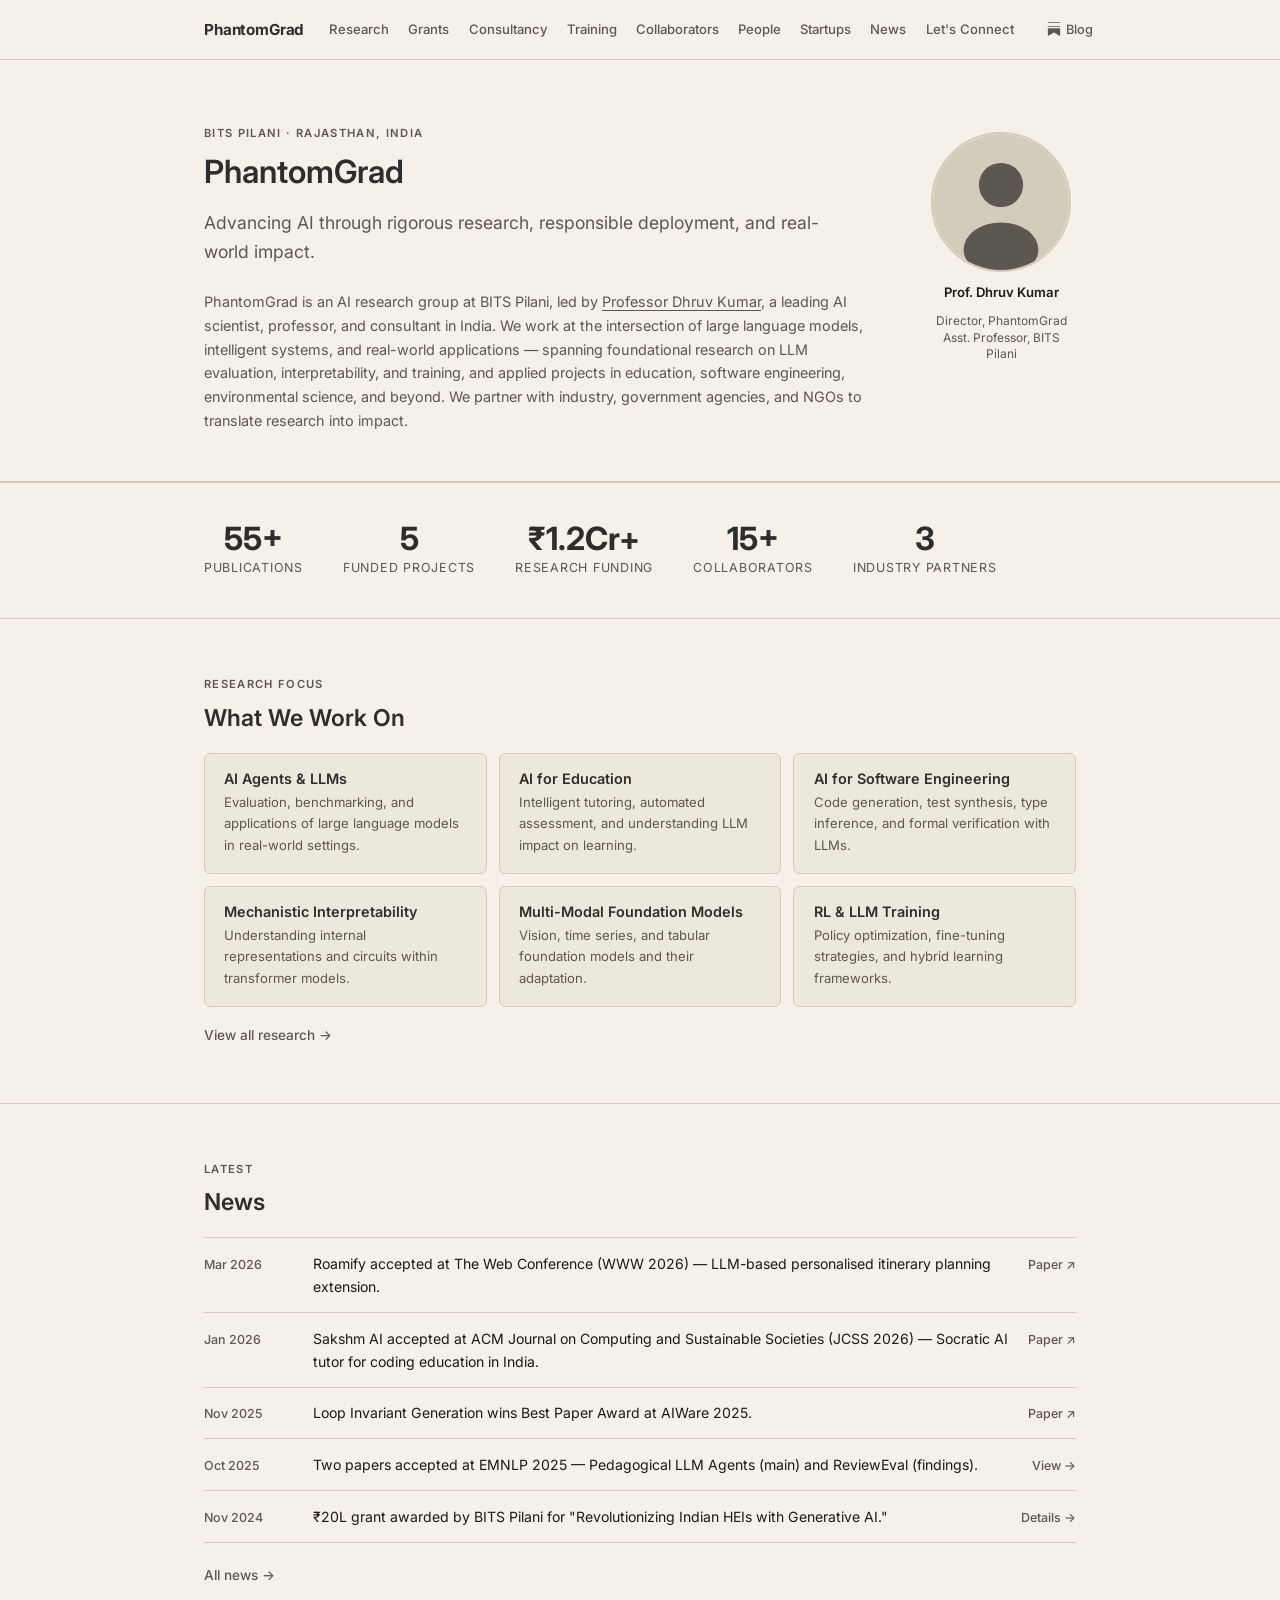
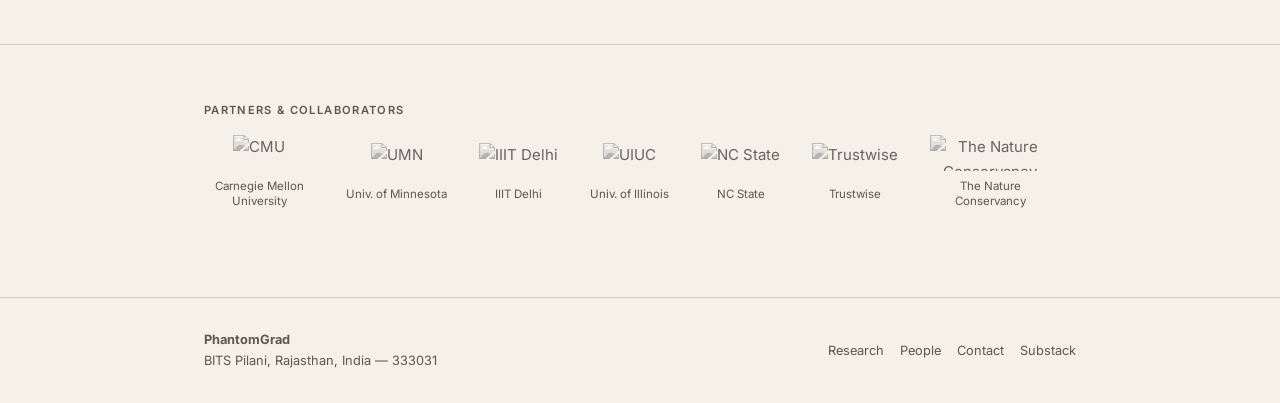
==== index.html @ 45d1d951 "Add SPANDAN project, update stats, add Grants nav link - Added SPANDAN project card (Gujarat Police," ====
<!DOCTYPE html>
<html lang="en">
<head>
  <meta charset="UTF-8">
  <meta name="viewport" content="width=device-width, initial-scale=1.0">
  <title>PhantomGrad — BITS Pilani</title>
  <link rel="stylesheet" href="css/style.css">
</head>
<body class="page-body">

  <!-- Navigation -->
  <nav class="nav">
    <div class="nav-inner">
      <a class="nav-logo" href="index.html">PhantomGrad</a>
      <button class="nav-toggle" id="navToggle" aria-label="Toggle menu">
        <svg width="20" height="20" fill="none" stroke="currentColor" stroke-width="2" viewBox="0 0 24 24">
          <line x1="3" y1="6" x2="21" y2="6"/><line x1="3" y1="12" x2="21" y2="12"/><line x1="3" y1="18" x2="21" y2="18"/>
        </svg>
      </button>
      <ul class="nav-links" id="navLinks">
        <li><a href="research.html">Research</a></li>
        <li><a href="research.html#projects">Grants</a></li>
        <li><a href="consultancy.html">Consultancy</a></li>
        <li><a href="training.html">Training</a></li>
        <li><a href="collaborators.html">Collaborators</a></li>
        <li><a href="people.html">People</a></li>
        <li><a href="startups.html">Startups</a></li>
        <li><a href="news.html">News</a></li>
        <li><a href="connect.html">Let's Connect</a></li>
      </ul>
      <a class="nav-substack" href="https://phantomgrad.substack.com/" target="_blank" rel="noopener">
        <svg width="14" height="14" viewBox="0 0 24 24" fill="currentColor"><path d="M22.539 8.242H1.46V6.81h21.08v1.432zM1.46 10.812V24L12 18.11 22.54 24V10.812H1.46zM22.54 0H1.46v1.431h21.08V0z"/></svg>
        Blog
      </a>
    </div>
  </nav>

  <!-- Hero -->
  <section class="section" style="padding-top:4rem; padding-bottom:3rem; border-bottom:1px solid var(--border);">
    <div class="container">
      <div class="hero-layout">
        <div class="hero-text">
          <p class="section-label">BITS Pilani · Rajasthan, India</p>
          <h1 style="margin-bottom:1rem;">PhantomGrad</h1>
          <p style="font-size:1.1rem; max-width:620px; color:var(--text-muted); margin-bottom:1.5rem;">
            Advancing AI through rigorous research, responsible deployment, and real-world impact.
          </p>
          <p style="max-width:660px; font-size:0.9rem; color:var(--text-muted);">
            PhantomGrad is an AI research group at BITS Pilani, led by
            <a href="people.html" style="color:var(--text-muted);">Professor Dhruv Kumar</a>,
            a leading AI scientist, professor, and consultant in India.
            We work at the intersection of large language models, intelligent systems, and real-world applications —
            spanning foundational research on LLM evaluation, interpretability, and training, and applied projects
            in education, software engineering, environmental science, and beyond. We partner with industry,
            government agencies, and NGOs to translate research into impact.
          </p>
        </div>
        <div class="hero-photo-col">
          <img
            class="hero-director-photo"
            src="https://kudhru.github.io/assets/img/prof_pic_cropped.jpeg"
            alt="Prof. Dhruv Kumar"
            onerror="this.src='assets/photos/placeholder.svg'">
          <div class="hero-photo-name">Prof. Dhruv Kumar</div>
          <div class="hero-photo-role">Director, PhantomGrad<br>Asst. Professor, BITS Pilani</div>
        </div>
      </div>
    </div>
  </section>

  <!-- Stats -->
  <section class="section" style="padding-top:2.5rem; padding-bottom:2.5rem;">
    <div class="container">
      <div class="stats-strip" style="border:none; margin:0; padding:0;">
        <div class="stat-item">
          <div class="stat-number">55+</div>
          <div class="stat-label">Publications</div>
        </div>
        <div class="stat-item">
          <div class="stat-number">5</div>
          <div class="stat-label">Funded Projects</div>
        </div>
        <div class="stat-item">
          <div class="stat-number">₹1.2Cr+</div>
          <div class="stat-label">Research Funding</div>
        </div>
        <div class="stat-item">
          <div class="stat-number">15+</div>
          <div class="stat-label">Collaborators</div>
        </div>
        <div class="stat-item">
          <div class="stat-number">3</div>
          <div class="stat-label">Industry Partners</div>
        </div>
      </div>
    </div>
  </section>

  <!-- Focus Areas -->
  <section class="section">
    <div class="container">
      <p class="section-label">Research Focus</p>
      <h2>What We Work On</h2>
      <div class="theme-grid">
        <div class="theme-card">
          <h3>AI Agents &amp; LLMs</h3>
          <p>Evaluation, benchmarking, and applications of large language models in real-world settings.</p>
        </div>
        <div class="theme-card">
          <h3>AI for Education</h3>
          <p>Intelligent tutoring, automated assessment, and understanding LLM impact on learning.</p>
        </div>
        <div class="theme-card">
          <h3>AI for Software Engineering</h3>
          <p>Code generation, test synthesis, type inference, and formal verification with LLMs.</p>
        </div>
        <div class="theme-card">
          <h3>Mechanistic Interpretability</h3>
          <p>Understanding internal representations and circuits within transformer models.</p>
        </div>
        <div class="theme-card">
          <h3>Multi-Modal Foundation Models</h3>
          <p>Vision, time series, and tabular foundation models and their adaptation.</p>
        </div>
        <div class="theme-card">
          <h3>RL &amp; LLM Training</h3>
          <p>Policy optimization, fine-tuning strategies, and hybrid learning frameworks.</p>
        </div>
      </div>
      <div style="margin-top:1rem;">
        <a href="research.html" style="font-size:0.85rem; font-weight:500; text-decoration:none; color:var(--text-muted);">View all research →</a>
      </div>
    </div>
  </section>

  <!-- Latest News -->
  <section class="section">
    <div class="container">
      <p class="section-label">Latest</p>
      <h2>News</h2>
      <div class="news-list">
        <div class="news-item">
          <span class="news-date">Mar 2026</span>
          <span class="news-text">Roamify accepted at The Web Conference (WWW 2026) — LLM-based personalised itinerary planning extension.</span>
          <a class="news-link" href="https://arxiv.org/abs/2504.10489" target="_blank" rel="noopener">Paper ↗</a>
        </div>
        <div class="news-item">
          <span class="news-date">Jan 2026</span>
          <span class="news-text">Sakshm AI accepted at ACM Journal on Computing and Sustainable Societies (JCSS 2026) — Socratic AI tutor for coding education in India.</span>
          <a class="news-link" href="https://arxiv.org/abs/2503.12479" target="_blank" rel="noopener">Paper ↗</a>
        </div>
        <div class="news-item">
          <span class="news-date">Nov 2025</span>
          <span class="news-text">Loop Invariant Generation wins Best Paper Award at AIWare 2025.</span>
          <a class="news-link" href="https://arxiv.org/abs/2508.00419" target="_blank" rel="noopener">Paper ↗</a>
        </div>
        <div class="news-item">
          <span class="news-date">Oct 2025</span>
          <span class="news-text">Two papers accepted at EMNLP 2025 — Pedagogical LLM Agents (main) and ReviewEval (findings).</span>
          <a class="news-link" href="research.html" >View →</a>
        </div>
        <div class="news-item">
          <span class="news-date">Nov 2024</span>
          <span class="news-text">₹20L grant awarded by BITS Pilani for "Revolutionizing Indian HEIs with Generative AI."</span>
          <a class="news-link" href="research.html#projects">Details →</a>
        </div>
      </div>
      <div style="margin-top:1.25rem;">
        <a href="news.html" style="font-size:0.85rem; font-weight:500; text-decoration:none; color:var(--text-muted);">All news →</a>
      </div>
    </div>
  </section>

  <!-- Partner Logos -->
  <section class="section">
    <div class="container">
      <p class="section-label">Partners &amp; Collaborators</p>
      <div class="logo-grid" style="margin-top:1rem;">
        <div class="logo-item">
          <img src="https://upload.wikimedia.org/wikipedia/commons/thumb/6/6e/Carnegie_Mellon_University_seal.svg/120px-Carnegie_Mellon_University_seal.svg.png" alt="CMU" loading="lazy">
          <span>Carnegie Mellon University</span>
        </div>
        <div class="logo-item">
          <img src="https://upload.wikimedia.org/wikipedia/commons/thumb/6/6e/University_of_Minnesota_Logo.svg/120px-University_of_Minnesota_Logo.svg.png" alt="UMN" loading="lazy">
          <span>Univ. of Minnesota</span>
        </div>
        <div class="logo-item">
          <img src="https://upload.wikimedia.org/wikipedia/en/thumb/8/8d/IIIT_Delhi_Logo.jpg/120px-IIIT_Delhi_Logo.jpg" alt="IIIT Delhi" loading="lazy">
          <span>IIIT Delhi</span>
        </div>
        <div class="logo-item">
          <img src="https://upload.wikimedia.org/wikipedia/en/thumb/2/2c/UIUC_Logo.jpg/120px-UIUC_Logo.jpg" alt="UIUC" loading="lazy">
          <span>Univ. of Illinois</span>
        </div>
        <div class="logo-item">
          <img src="https://upload.wikimedia.org/wikipedia/commons/thumb/e/e5/NC_State_brick_logo.svg/120px-NC_State_brick_logo.svg.png" alt="NC State" loading="lazy">
          <span>NC State</span>
        </div>
        <div class="logo-item">
          <img src="https://trustwise.ai/wp-content/uploads/2025/05/New-Logo.png" alt="Trustwise" loading="lazy">
          <span>Trustwise</span>
        </div>
        <div class="logo-item">
          <img src="https://storage.googleapis.com/nature-conservancy-uploads/main/2019/08/cropped-tnc_logo_reversed_hero-500x500.png" alt="The Nature Conservancy" loading="lazy">
          <span>The Nature Conservancy</span>
        </div>
      </div>
    </div>
  </section>

  <!-- Footer -->
  <footer>
    <div class="footer-inner">
      <div class="footer-left">
        <strong>PhantomGrad</strong><br>
        BITS Pilani, Rajasthan, India — 333031
      </div>
      <div class="footer-links">
        <a href="research.html">Research</a>
        <a href="people.html">People</a>
        <a href="connect.html">Contact</a>
        <a href="https://phantomgrad.substack.com/" target="_blank" rel="noopener">Substack</a>
      </div>
    </div>
  </footer>

  <script>
    // Nav hamburger
    document.getElementById('navToggle').addEventListener('click', function() {
      document.getElementById('navLinks').classList.toggle('open');
    });
    // Mark active nav link
    const path = window.location.pathname.split('/').pop() || 'index.html';
    document.querySelectorAll('.nav-links a').forEach(a => {
      if (a.getAttribute('href') === path) a.classList.add('active');
    });
  </script>
</body>
</html>
---- css/style.css ----
/* =========================================================
   Phantom Grad Lab — Shared Stylesheet
   ========================================================= */

/* ---------- Google Fonts ---------- */
@import url('https://fonts.googleapis.com/css2?family=Inter:wght@300;400;500;600;700&display=swap');

/* ---------- Design Tokens ---------- */
:root {
  --bg:           #F5F0E8;
  --surface:      #EDE8DC;
  --surface-2:    #E5DFD1;
  --border:       #D4CCBA;
  --text:         #1A1A1A;
  --text-muted:   #5C5750;
  --accent:       #2D2D2D;
  --nav-height:   60px;
  --max-w:        920px;
  --radius:       6px;
  --gap:          1.5rem;
}

/* ---------- Reset & Base ---------- */
*, *::before, *::after { box-sizing: border-box; margin: 0; padding: 0; }

html { scroll-behavior: smooth; }

body {
  font-family: 'Inter', system-ui, sans-serif;
  background: var(--bg);
  color: var(--text);
  font-size: 15px;
  line-height: 1.65;
  -webkit-font-smoothing: antialiased;
}

a {
  color: var(--text);
  text-decoration: underline;
  text-underline-offset: 3px;
}
a:hover { color: var(--accent); }

h1, h2, h3, h4 {
  font-weight: 600;
  line-height: 1.25;
  color: var(--accent);
}

h1 { font-size: 2rem; }
h2 { font-size: 1.45rem; margin-bottom: 1.25rem; }
h3 { font-size: 1.1rem; margin-bottom: 0.5rem; }
h4 { font-size: 0.95rem; font-weight: 500; }

p { margin-bottom: 0.9rem; }
p:last-child { margin-bottom: 0; }

img { max-width: 100%; display: block; }

/* ---------- Layout ---------- */
.container {
  max-width: var(--max-w);
  margin: 0 auto;
  padding: 0 1.5rem;
}

.section {
  padding: 3.5rem 0;
}

.section + .section {
  border-top: 1px solid var(--border);
}

.section-label {
  font-size: 0.7rem;
  font-weight: 600;
  letter-spacing: 0.12em;
  text-transform: uppercase;
  color: var(--text-muted);
  margin-bottom: 0.6rem;
}

/* ---------- Navigation ---------- */
.nav {
  position: fixed;
  top: 0; left: 0; right: 0;
  height: var(--nav-height);
  background: var(--bg);
  border-bottom: 1px solid var(--border);
  z-index: 100;
  display: flex;
  align-items: center;
}

.nav-inner {
  max-width: var(--max-w);
  margin: 0 auto;
  padding: 0 1.5rem;
  width: 100%;
  display: flex;
  align-items: center;
  justify-content: space-between;
  gap: 1rem;
}

.nav-logo {
  font-weight: 700;
  font-size: 0.95rem;
  letter-spacing: -0.01em;
  text-decoration: none;
  color: var(--accent);
  white-space: nowrap;
  flex-shrink: 0;
}
.nav-logo:hover { color: var(--accent); }

.nav-links {
  display: flex;
  align-items: center;
  gap: 0.1rem;
  list-style: none;
  flex-wrap: nowrap;
}

.nav-links a {
  font-size: 0.82rem;
  font-weight: 500;
  text-decoration: none;
  color: var(--text-muted);
  padding: 0.3rem 0.55rem;
  border-radius: var(--radius);
  transition: color 0.15s, background 0.15s;
  white-space: nowrap;
}
.nav-links a:hover,
.nav-links a.active {
  color: var(--accent);
  background: var(--surface);
}

.nav-substack {
  display: flex;
  align-items: center;
  gap: 0.3rem;
  font-size: 0.8rem;
  font-weight: 500;
  text-decoration: none;
  color: var(--text-muted);
  padding: 0.3rem 0.55rem;
  border-radius: var(--radius);
  transition: color 0.15s, background 0.15s;
  flex-shrink: 0;
}
.nav-substack:hover { color: var(--accent); background: var(--surface); }

/* Hamburger */
.nav-toggle {
  display: none;
  background: none;
  border: none;
  cursor: pointer;
  padding: 0.3rem;
  color: var(--accent);
}
.nav-toggle svg { display: block; }

/* Page offset for fixed nav */
.page-body { padding-top: var(--nav-height); }

/* ---------- Hero / Page Header ---------- */
.page-header {
  padding: 3rem 0 2rem;
  border-bottom: 1px solid var(--border);
}
.page-header h1 { margin-bottom: 0.5rem; }
.page-header .lead {
  font-size: 1rem;
  color: var(--text-muted);
  max-width: 600px;
}

/* ---------- Cards ---------- */
.card {
  background: var(--surface);
  border: 1px solid var(--border);
  border-radius: var(--radius);
  padding: 1.25rem 1.4rem;
}

/* Publication card */
.pub-card {
  background: var(--surface);
  border: 1px solid var(--border);
  border-radius: var(--radius);
  padding: 1.1rem 1.3rem;
  display: flex;
  flex-direction: column;
  gap: 0.35rem;
}
.pub-card.hidden { display: none; }

.pub-title {
  font-size: 0.95rem;
  font-weight: 600;
  line-height: 1.4;
}
.pub-title a { text-decoration: none; }
.pub-title a:hover { text-decoration: underline; }

.pub-authors {
  font-size: 0.82rem;
  color: var(--text-muted);
  line-height: 1.4;
}

.pub-venue {
  font-size: 0.82rem;
  color: var(--text-muted);
  font-style: italic;
}

.pub-badges { display: flex; gap: 0.4rem; flex-wrap: wrap; margin-top: 0.1rem; }

.pub-links {
  display: flex;
  gap: 0.5rem;
  flex-wrap: wrap;
  margin-top: 0.2rem;
}
.pub-link {
  font-size: 0.75rem;
  font-weight: 500;
  text-decoration: none;
  padding: 0.2rem 0.6rem;
  border: 1px solid var(--border);
  border-radius: 3px;
  background: var(--bg);
  color: var(--text-muted);
  transition: border-color 0.15s, color 0.15s;
}
.pub-link:hover { border-color: var(--accent); color: var(--accent); }

/* ---------- Badges ---------- */
.badge {
  display: inline-block;
  font-size: 0.7rem;
  font-weight: 600;
  letter-spacing: 0.03em;
  padding: 0.15rem 0.55rem;
  border-radius: 3px;
}
.badge-award {
  background: #1A1A1A;
  color: #F5F0E8;
}
.badge-ongoing {
  background: var(--surface-2);
  border: 1px solid var(--border);
  color: var(--accent);
}
.badge-completed {
  background: transparent;
  border: 1px solid var(--border);
  color: var(--text-muted);
}
.badge-preprint {
  background: transparent;
  border: 1px solid var(--border);
  color: var(--text-muted);
  font-weight: 500;
}

/* ---------- Filter Bar (Publications) ---------- */
.filter-bar {
  display: flex;
  flex-direction: column;
  gap: 0.45rem;
  margin-bottom: 1.75rem;
  position: sticky;
  top: var(--nav-height);
  background: var(--bg);
  padding: 0.75rem 0;
  z-index: 50;
  border-bottom: 1px solid var(--border);
}

.filter-group {
  display: flex;
  flex-wrap: wrap;
  gap: 0.4rem;
  align-items: center;
}

.filter-group-status .filter-btn {
  font-size: 0.73rem;
}

.filter-group-status .filter-btn.active {
  background: var(--text-muted);
  color: var(--bg);
  border-color: var(--text-muted);
}

.filter-group-topic .filter-btn.active {
  background: var(--accent);
  color: var(--bg);
  border-color: var(--accent);
}

.filter-btn {
  font-size: 0.78rem;
  font-weight: 500;
  padding: 0.3rem 0.75rem;
  border-radius: 3px;
  border: 1px solid var(--border);
  background: var(--bg);
  color: var(--text-muted);
  cursor: pointer;
  transition: all 0.15s;
  white-space: nowrap;
}
.filter-btn:hover { border-color: var(--accent); color: var(--accent); }

/* ---------- Publication Grid ---------- */
.pub-list {
  display: flex;
  flex-direction: column;
  gap: 0.75rem;
}

/* ---------- Theme Cards ---------- */
.theme-grid {
  display: grid;
  grid-template-columns: repeat(auto-fill, minmax(260px, 1fr));
  gap: 0.75rem;
}

.theme-card {
  background: var(--surface);
  border: 1px solid var(--border);
  border-radius: var(--radius);
  padding: 1rem 1.2rem;
}
.theme-card h3 { font-size: 0.9rem; margin-bottom: 0.25rem; }
.theme-card p { font-size: 0.82rem; color: var(--text-muted); margin: 0; }
.theme-card.aspirational {
  background: var(--bg);
  border-style: dashed;
}
.theme-card.aspirational h3 { color: var(--text-muted); }

/* ---------- Project Cards ---------- */
.project-card {
  background: var(--surface);
  border: 1px solid var(--border);
  border-radius: var(--radius);
  padding: 1.25rem 1.4rem;
  display: grid;
  grid-template-columns: 1fr auto;
  gap: 0.5rem 1rem;
}
.project-card h3 { font-size: 0.95rem; grid-column: 1; }
.project-meta {
  grid-column: 1 / -1;
  display: flex;
  flex-wrap: wrap;
  gap: 0.5rem 1.5rem;
  font-size: 0.8rem;
  color: var(--text-muted);
  margin-top: 0.1rem;
}
.project-desc {
  grid-column: 1 / -1;
  font-size: 0.85rem;
  color: var(--text-muted);
  margin-top: 0.1rem;
}
.project-badge { grid-column: 2; grid-row: 1; align-self: start; justify-self: end; }

/* ---------- Stats Strip ---------- */
.stats-strip {
  display: flex;
  gap: 2.5rem;
  padding: 1.5rem 0;
  border-top: 1px solid var(--border);
  border-bottom: 1px solid var(--border);
  margin: 2rem 0;
  flex-wrap: wrap;
}
.stat-item { text-align: center; }
.stat-number {
  font-size: 2rem;
  font-weight: 700;
  color: var(--accent);
  line-height: 1;
}
.stat-label {
  font-size: 0.78rem;
  color: var(--text-muted);
  margin-top: 0.2rem;
  text-transform: uppercase;
  letter-spacing: 0.06em;
}

/* ---------- Logo Grid ---------- */
.logo-grid {
  display: flex;
  flex-wrap: wrap;
  gap: 1.5rem 2rem;
  align-items: center;
}
.logo-item {
  display: flex;
  flex-direction: column;
  align-items: center;
  gap: 0.5rem;
  text-align: center;
}
.logo-item img {
  height: 36px;
  width: auto;
  max-width: 120px;
  object-fit: contain;
  filter: grayscale(1) opacity(0.65);
  transition: filter 0.2s;
}
.logo-item:hover img { filter: grayscale(0) opacity(1); }
.logo-item span {
  font-size: 0.72rem;
  color: var(--text-muted);
  max-width: 110px;
  line-height: 1.3;
}

/* ---------- People / Photo Grid ---------- */
.people-section-title {
  font-size: 0.7rem;
  font-weight: 600;
  letter-spacing: 0.1em;
  text-transform: uppercase;
  color: var(--text-muted);
  margin-bottom: 1rem;
  margin-top: 2rem;
  padding-bottom: 0.5rem;
  border-bottom: 1px solid var(--border);
}
.people-section-title:first-of-type { margin-top: 0; }

.photo-grid {
  display: grid;
  grid-template-columns: repeat(auto-fill, minmax(130px, 1fr));
  gap: 1.25rem;
}

.person-card {
  display: flex;
  flex-direction: column;
  align-items: center;
  gap: 0.5rem;
  text-align: center;
}

.person-photo {
  width: 80px;
  height: 80px;
  border-radius: 50%;
  object-fit: cover;
  background: var(--surface-2);
  border: 2px solid var(--border);
}

.person-name {
  font-size: 0.82rem;
  font-weight: 600;
  line-height: 1.3;
}

.person-affil {
  font-size: 0.75rem;
  color: var(--text-muted);
  line-height: 1.3;
}

.person-link {
  font-size: 0.72rem;
  text-decoration: none;
  color: var(--text-muted);
}
.person-link:hover { color: var(--accent); }

/* Director card */
.director-card {
  display: flex;
  gap: 2rem;
  align-items: flex-start;
  background: var(--surface);
  border: 1px solid var(--border);
  border-radius: var(--radius);
  padding: 2rem;
  margin-bottom: 2.5rem;
}
.director-photo {
  width: 120px;
  height: 120px;
  border-radius: 50%;
  object-fit: cover;
  flex-shrink: 0;
  border: 2px solid var(--border);
}
.director-info h2 { margin-bottom: 0.2rem; font-size: 1.3rem; }
.director-role {
  font-size: 0.85rem;
  color: var(--text-muted);
  margin-bottom: 0.75rem;
}
.director-bio { font-size: 0.88rem; margin-bottom: 0.75rem; }
.director-links {
  display: flex;
  gap: 0.6rem;
  flex-wrap: wrap;
}
.director-links a {
  font-size: 0.78rem;
  font-weight: 500;
  text-decoration: none;
  padding: 0.25rem 0.65rem;
  border: 1px solid var(--border);
  border-radius: 3px;
  color: var(--text-muted);
  transition: all 0.15s;
}
.director-links a:hover { border-color: var(--accent); color: var(--accent); }

/* ---------- Consultancy Cards ---------- */
.client-grid {
  display: grid;
  grid-template-columns: repeat(auto-fill, minmax(380px, 1fr));
  gap: 0.9rem;
}
.client-card {
  background: var(--surface);
  border: 1px solid var(--border);
  border-radius: var(--radius);
  padding: 1.3rem 1.4rem;
  display: flex;
  gap: 1.2rem;
  align-items: flex-start;
}
.client-logo {
  width: 52px;
  height: 52px;
  object-fit: contain;
  flex-shrink: 0;
  border-radius: 4px;
  border: 1px solid var(--border);
  background: var(--bg);
  padding: 6px;
}
.client-logo-placeholder {
  width: 52px;
  height: 52px;
  background: var(--surface-2);
  border: 1px solid var(--border);
  border-radius: 4px;
  display: flex;
  align-items: center;
  justify-content: center;
  font-size: 0.65rem;
  font-weight: 700;
  color: var(--text-muted);
  flex-shrink: 0;
  text-align: center;
  line-height: 1.2;
  padding: 4px;
}
.client-info h3 { font-size: 0.95rem; margin-bottom: 0.2rem; }
.client-project { font-size: 0.82rem; font-weight: 500; color: var(--text-muted); margin-bottom: 0.3rem; }
.client-desc { font-size: 0.82rem; color: var(--text-muted); margin: 0; }

/* ---------- Startup Card ---------- */
.startup-card {
  background: var(--surface);
  border: 1px solid var(--border);
  border-radius: var(--radius);
  padding: 1.75rem 2rem;
  max-width: 520px;
}
.startup-card h3 { font-size: 1.05rem; margin-bottom: 0.3rem; }
.startup-type {
  font-size: 0.75rem;
  color: var(--text-muted);
  text-transform: uppercase;
  letter-spacing: 0.08em;
  margin-bottom: 0.75rem;
}
.startup-desc { font-size: 0.88rem; color: var(--text-muted); }

/* ---------- News ---------- */
.news-list { display: flex; flex-direction: column; }
.news-item {
  display: grid;
  grid-template-columns: 90px 1fr auto;
  gap: 0.5rem 1.2rem;
  align-items: baseline;
  padding: 0.85rem 0;
  border-bottom: 1px solid var(--border);
}
.news-item:first-child { border-top: 1px solid var(--border); }
.news-date {
  font-size: 0.78rem;
  color: var(--text-muted);
  font-weight: 500;
  white-space: nowrap;
}
.news-text { font-size: 0.88rem; }
.news-link {
  font-size: 0.78rem;
  font-weight: 500;
  white-space: nowrap;
  text-decoration: none;
  color: var(--text-muted);
}
.news-link:hover { color: var(--accent); }

/* ---------- Connect Page ---------- */
.connect-box {
  background: var(--surface);
  border: 1px solid var(--border);
  border-radius: var(--radius);
  padding: 2rem;
  margin-bottom: 1.5rem;
}
.connect-box h3 { margin-bottom: 0.75rem; }
.email-row {
  display: flex;
  align-items: center;
  gap: 0.75rem;
  margin-top: 1rem;
}
.email-label {
  font-size: 0.78rem;
  font-weight: 600;
  text-transform: uppercase;
  letter-spacing: 0.06em;
  color: var(--text-muted);
  min-width: 90px;
}
.email-addr {
  font-size: 0.9rem;
  font-family: 'Inter', monospace;
}

/* ---------- Coming Soon ---------- */
.coming-soon {
  background: var(--surface);
  border: 1px dashed var(--border);
  border-radius: var(--radius);
  padding: 2.5rem;
  text-align: center;
  color: var(--text-muted);
  font-size: 0.9rem;
}
.coming-soon-title {
  font-size: 1rem;
  font-weight: 600;
  color: var(--text-muted);
  margin-bottom: 0.4rem;
}

/* ---------- Footer ---------- */
footer {
  border-top: 1px solid var(--border);
  padding: 2rem 0;
  margin-top: 2rem;
}
.footer-inner {
  max-width: var(--max-w);
  margin: 0 auto;
  padding: 0 1.5rem;
  display: flex;
  justify-content: space-between;
  align-items: center;
  gap: 1rem;
  flex-wrap: wrap;
}
.footer-left {
  font-size: 0.8rem;
  color: var(--text-muted);
  line-height: 1.6;
}
.footer-links {
  display: flex;
  gap: 1rem;
}
.footer-links a {
  font-size: 0.8rem;
  color: var(--text-muted);
  text-decoration: none;
}
.footer-links a:hover { color: var(--accent); }

/* ---------- Collaborators Section ---------- */
.collab-category-title {
  font-size: 0.7rem;
  font-weight: 600;
  letter-spacing: 0.1em;
  text-transform: uppercase;
  color: var(--text-muted);
  margin-bottom: 1.25rem;
  padding-bottom: 0.5rem;
  border-bottom: 1px solid var(--border);
}

.collab-logo-grid {
  display: grid;
  grid-template-columns: repeat(auto-fill, minmax(140px, 1fr));
  gap: 1rem 1.5rem;
  margin-bottom: 2.5rem;
}
.collab-logo-item {
  background: var(--surface);
  border: 1px solid var(--border);
  border-radius: var(--radius);
  padding: 1rem;
  display: flex;
  flex-direction: column;
  align-items: center;
  gap: 0.6rem;
  text-align: center;
  transition: border-color 0.15s;
}
.collab-logo-item:hover { border-color: var(--accent); }
.collab-logo-item img {
  height: 32px;
  width: auto;
  max-width: 110px;
  object-fit: contain;
  filter: grayscale(1) opacity(0.6);
  transition: filter 0.2s;
}
.collab-logo-item:hover img { filter: grayscale(0) opacity(1); }
.collab-logo-item span {
  font-size: 0.73rem;
  color: var(--text-muted);
  line-height: 1.3;
}

/* ---------- University Collabs (Research page) ---------- */
.uni-grid {
  display: grid;
  grid-template-columns: repeat(auto-fill, minmax(130px, 1fr));
  gap: 0.85rem;
}
.uni-item {
  background: var(--surface);
  border: 1px solid var(--border);
  border-radius: var(--radius);
  padding: 0.9rem 0.75rem;
  display: flex;
  flex-direction: column;
  align-items: center;
  gap: 0.5rem;
  text-align: center;
}
.uni-item img {
  height: 30px;
  width: auto;
  max-width: 100px;
  object-fit: contain;
  filter: grayscale(1) opacity(0.6);
  transition: filter 0.2s;
}
.uni-item:hover img { filter: grayscale(0) opacity(1); }
.uni-item span {
  font-size: 0.72rem;
  color: var(--text-muted);
  line-height: 1.3;
}

/* ---------- Hero with director photo ---------- */
.hero-layout {
  display: flex;
  align-items: flex-start;
  gap: 3rem;
  justify-content: space-between;
}
.hero-text { flex: 1; min-width: 0; }
.hero-photo-col {
  flex-shrink: 0;
  display: flex;
  flex-direction: column;
  align-items: center;
  gap: 0.6rem;
  text-align: center;
  padding-top: 0.5rem;
}
.hero-director-photo {
  width: 140px;
  height: 140px;
  border-radius: 50%;
  object-fit: cover;
  border: 2px solid var(--border);
}
.hero-photo-name {
  font-size: 0.82rem;
  font-weight: 600;
  color: var(--text);
}
.hero-photo-role {
  font-size: 0.75rem;
  color: var(--text-muted);
  line-height: 1.4;
  max-width: 150px;
}

@media (max-width: 600px) {
  .hero-layout {
    flex-direction: column-reverse;
    align-items: flex-start;
    gap: 1.5rem;
  }
  .hero-photo-col { flex-direction: row; align-items: center; gap: 1rem; text-align: left; }
  .hero-director-photo { width: 80px; height: 80px; }
  .hero-photo-role { max-width: 200px; }
}

/* ---------- Dividers ---------- */
.divider {
  border: none;
  border-top: 1px solid var(--border);
  margin: 2.5rem 0;
}

/* ---------- Inline list ---------- */
.inline-list {
  list-style: none;
  display: flex;
  flex-wrap: wrap;
  gap: 0.4rem;
}
.inline-list li {
  font-size: 0.82rem;
  background: var(--surface);
  border: 1px solid var(--border);
  border-radius: 3px;
  padding: 0.2rem 0.6rem;
  color: var(--text-muted);
}

/* ---------- Responsive: Tablet ---------- */
@media (max-width: 768px) {
  h1 { font-size: 1.6rem; }
  h2 { font-size: 1.25rem; }

  .nav-links { display: none; flex-direction: column; position: absolute; top: var(--nav-height); left: 0; right: 0; background: var(--bg); border-bottom: 1px solid var(--border); padding: 0.75rem 1.5rem; gap: 0.1rem; }
  .nav-links.open { display: flex; }
  .nav-links a { padding: 0.5rem 0.3rem; }
  .nav-toggle { display: flex; }
  .nav-substack { display: none; }

  .director-card { flex-direction: column; align-items: center; text-align: center; }
  .director-links { justify-content: center; }

  .client-grid { grid-template-columns: 1fr; }

  .news-item { grid-template-columns: 80px 1fr; }
  .news-link { grid-column: 2; }

  .stats-strip { gap: 1.5rem; justify-content: center; }
  .footer-inner { flex-direction: column; align-items: flex-start; }

  .project-card { grid-template-columns: 1fr; }
  .project-badge { grid-column: 1; grid-row: auto; justify-self: start; }
}

/* ---------- Responsive: Mobile ---------- */
@media (max-width: 480px) {
  .container { padding: 0 1rem; }
  .section { padding: 2.5rem 0; }
  .filter-bar { gap: 0.3rem; }
  .photo-grid { grid-template-columns: repeat(auto-fill, minmax(100px, 1fr)); }
  .theme-grid { grid-template-columns: 1fr; }
  .collab-logo-grid { grid-template-columns: repeat(auto-fill, minmax(120px, 1fr)); }
}
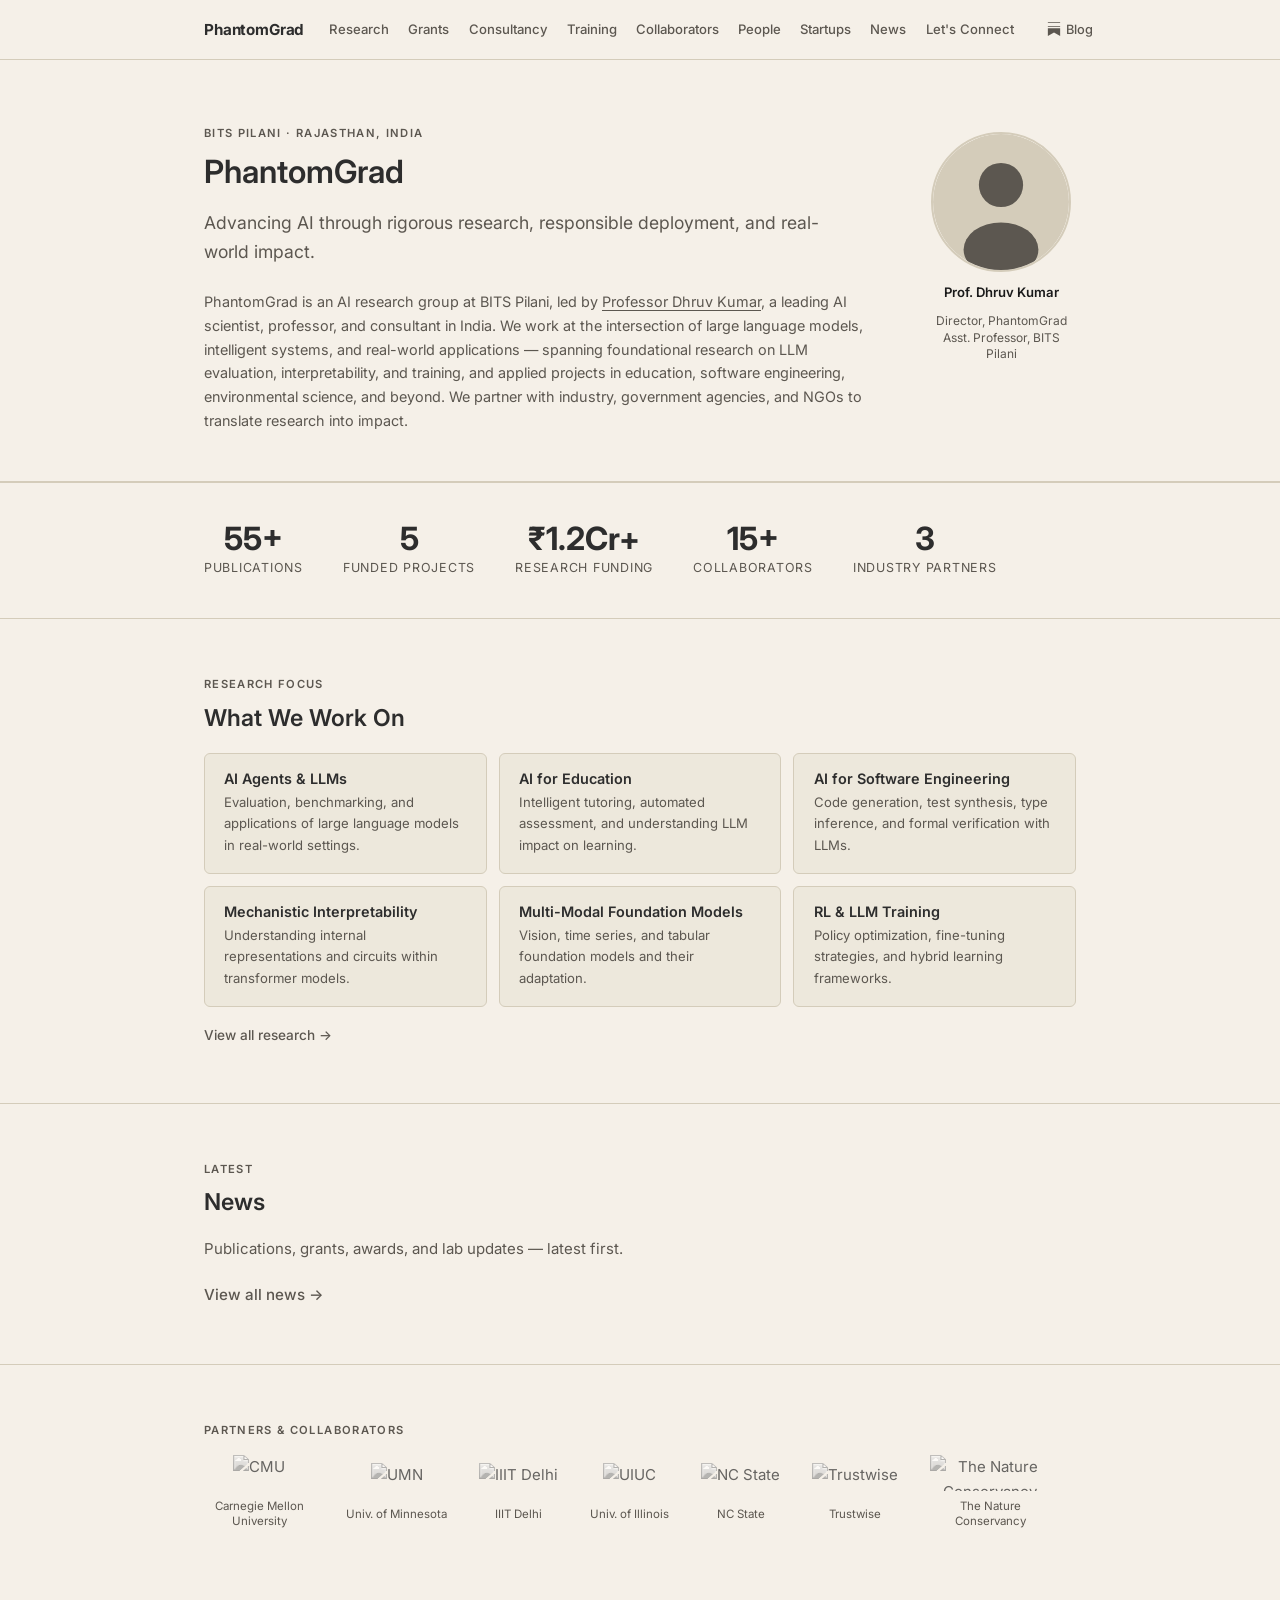
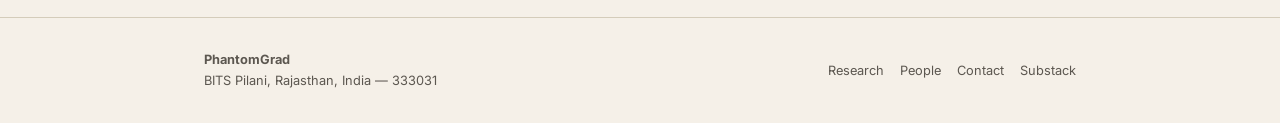
==== commit 4f0fae90: "Replace homepage news list with a single link to news page Removes the hardcoded news items on the h" ====
--- a/index.html
+++ b/index.html
@@ -138,36 +138,8 @@
     <div class="container">
       <p class="section-label">Latest</p>
       <h2>News</h2>
-      <div class="news-list">
-        <div class="news-item">
-          <span class="news-date">Mar 2026</span>
-          <span class="news-text">Roamify accepted at The Web Conference (WWW 2026) — LLM-based personalised itinerary planning extension.</span>
-          <a class="news-link" href="https://arxiv.org/abs/2504.10489" target="_blank" rel="noopener">Paper ↗</a>
-        </div>
-        <div class="news-item">
-          <span class="news-date">Jan 2026</span>
-          <span class="news-text">Sakshm AI accepted at ACM Journal on Computing and Sustainable Societies (JCSS 2026) — Socratic AI tutor for coding education in India.</span>
-          <a class="news-link" href="https://arxiv.org/abs/2503.12479" target="_blank" rel="noopener">Paper ↗</a>
-        </div>
-        <div class="news-item">
-          <span class="news-date">Nov 2025</span>
-          <span class="news-text">Loop Invariant Generation wins Best Paper Award at AIWare 2025.</span>
-          <a class="news-link" href="https://arxiv.org/abs/2508.00419" target="_blank" rel="noopener">Paper ↗</a>
-        </div>
-        <div class="news-item">
-          <span class="news-date">Oct 2025</span>
-          <span class="news-text">Two papers accepted at EMNLP 2025 — Pedagogical LLM Agents (main) and ReviewEval (findings).</span>
-          <a class="news-link" href="research.html" >View →</a>
-        </div>
-        <div class="news-item">
-          <span class="news-date">Nov 2024</span>
-          <span class="news-text">₹20L grant awarded by BITS Pilani for "Revolutionizing Indian HEIs with Generative AI."</span>
-          <a class="news-link" href="research.html#projects">Details →</a>
-        </div>
-      </div>
-      <div style="margin-top:1.25rem;">
-        <a href="news.html" style="font-size:0.85rem; font-weight:500; text-decoration:none; color:var(--text-muted);">All news →</a>
-      </div>
+      <p style="color:var(--text-muted); margin-bottom:1.25rem;">Publications, grants, awards, and lab updates — latest first.</p>
+      <a href="news.html" style="font-size:0.95rem; font-weight:500; text-decoration:none; color:var(--text-muted);">View all news →</a>
     </div>
   </section>
 
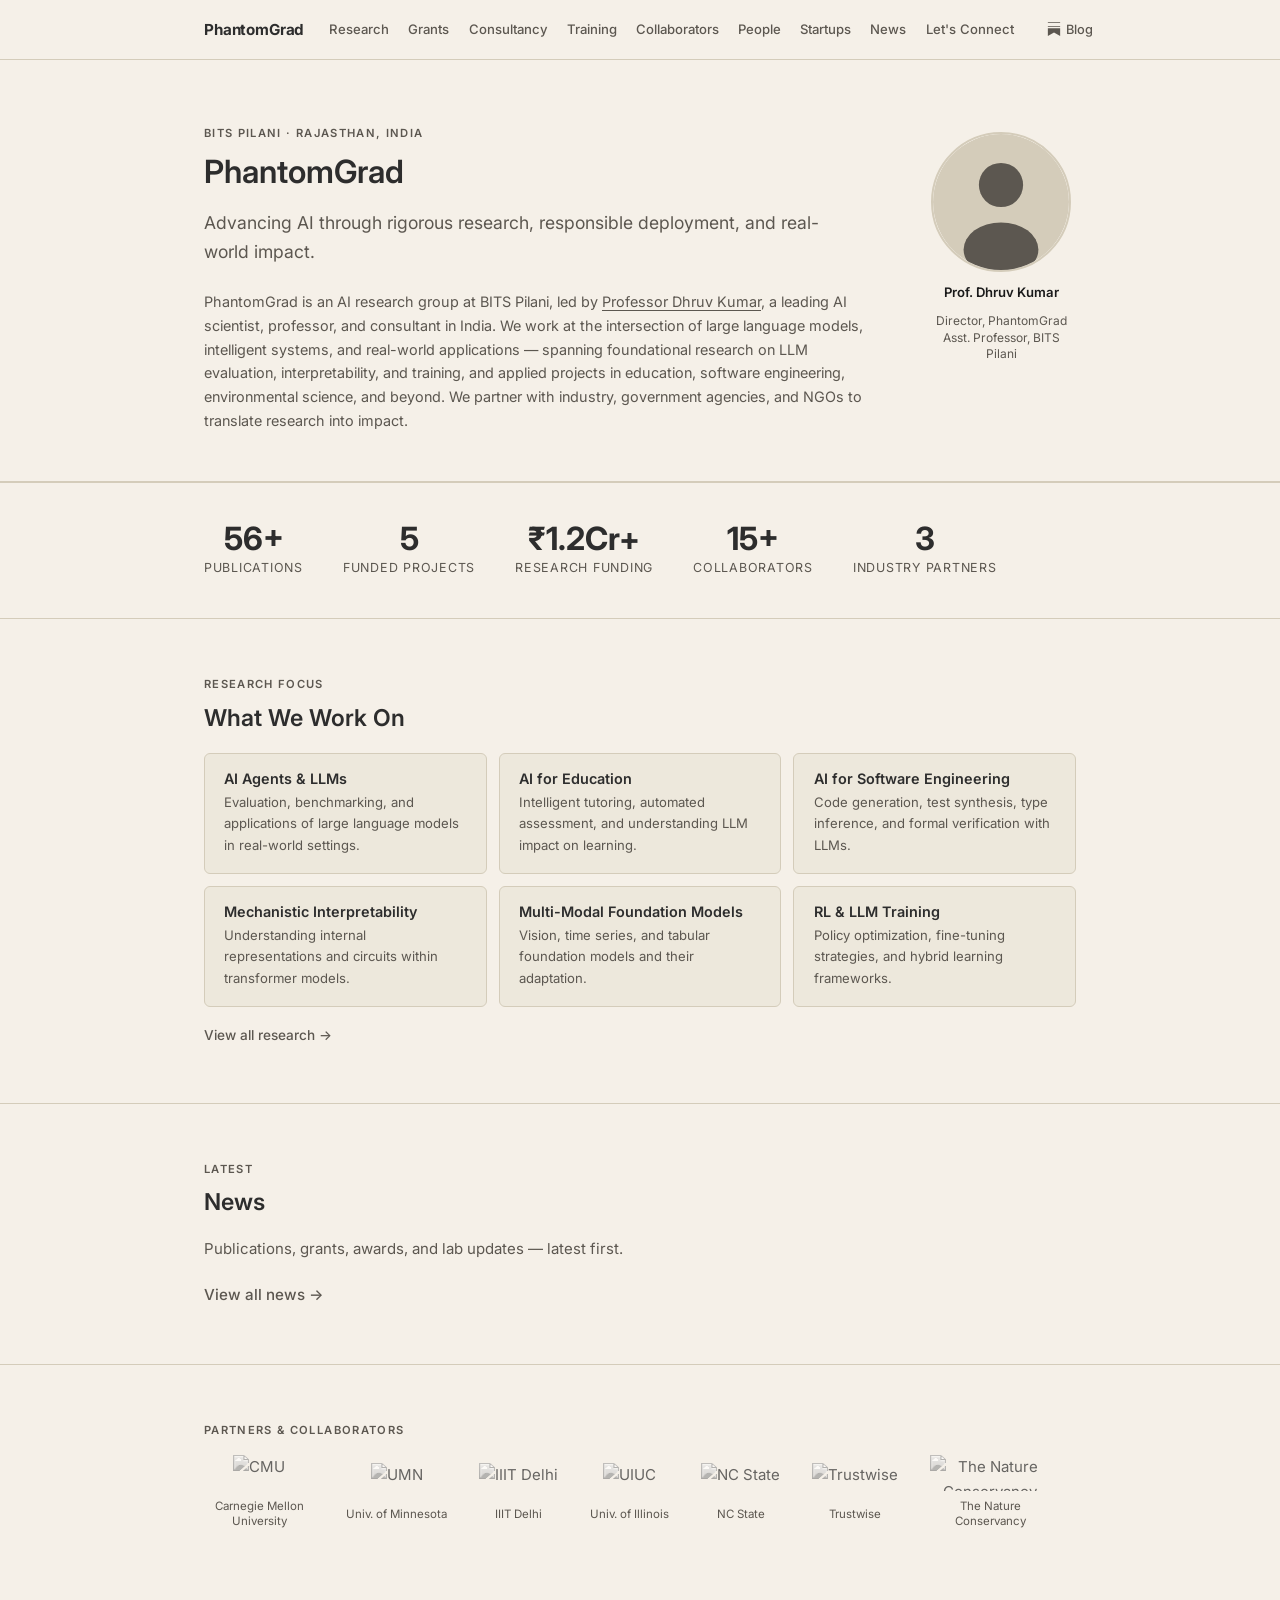
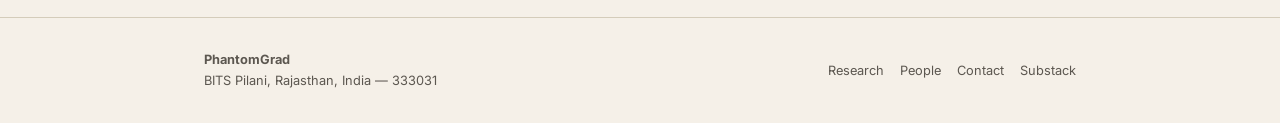
==== commit 2200d9b1: "Add ACL 2026 paper and update publication count to 56+ Add 'From Trust to Compromise: Outcome-Verifi" ====
--- a/index.html
+++ b/index.html
@@ -73,7 +73,7 @@
     <div class="container">
       <div class="stats-strip" style="border:none; margin:0; padding:0;">
         <div class="stat-item">
-          <div class="stat-number">55+</div>
+          <div class="stat-number">56+</div>
           <div class="stat-label">Publications</div>
         </div>
         <div class="stat-item">
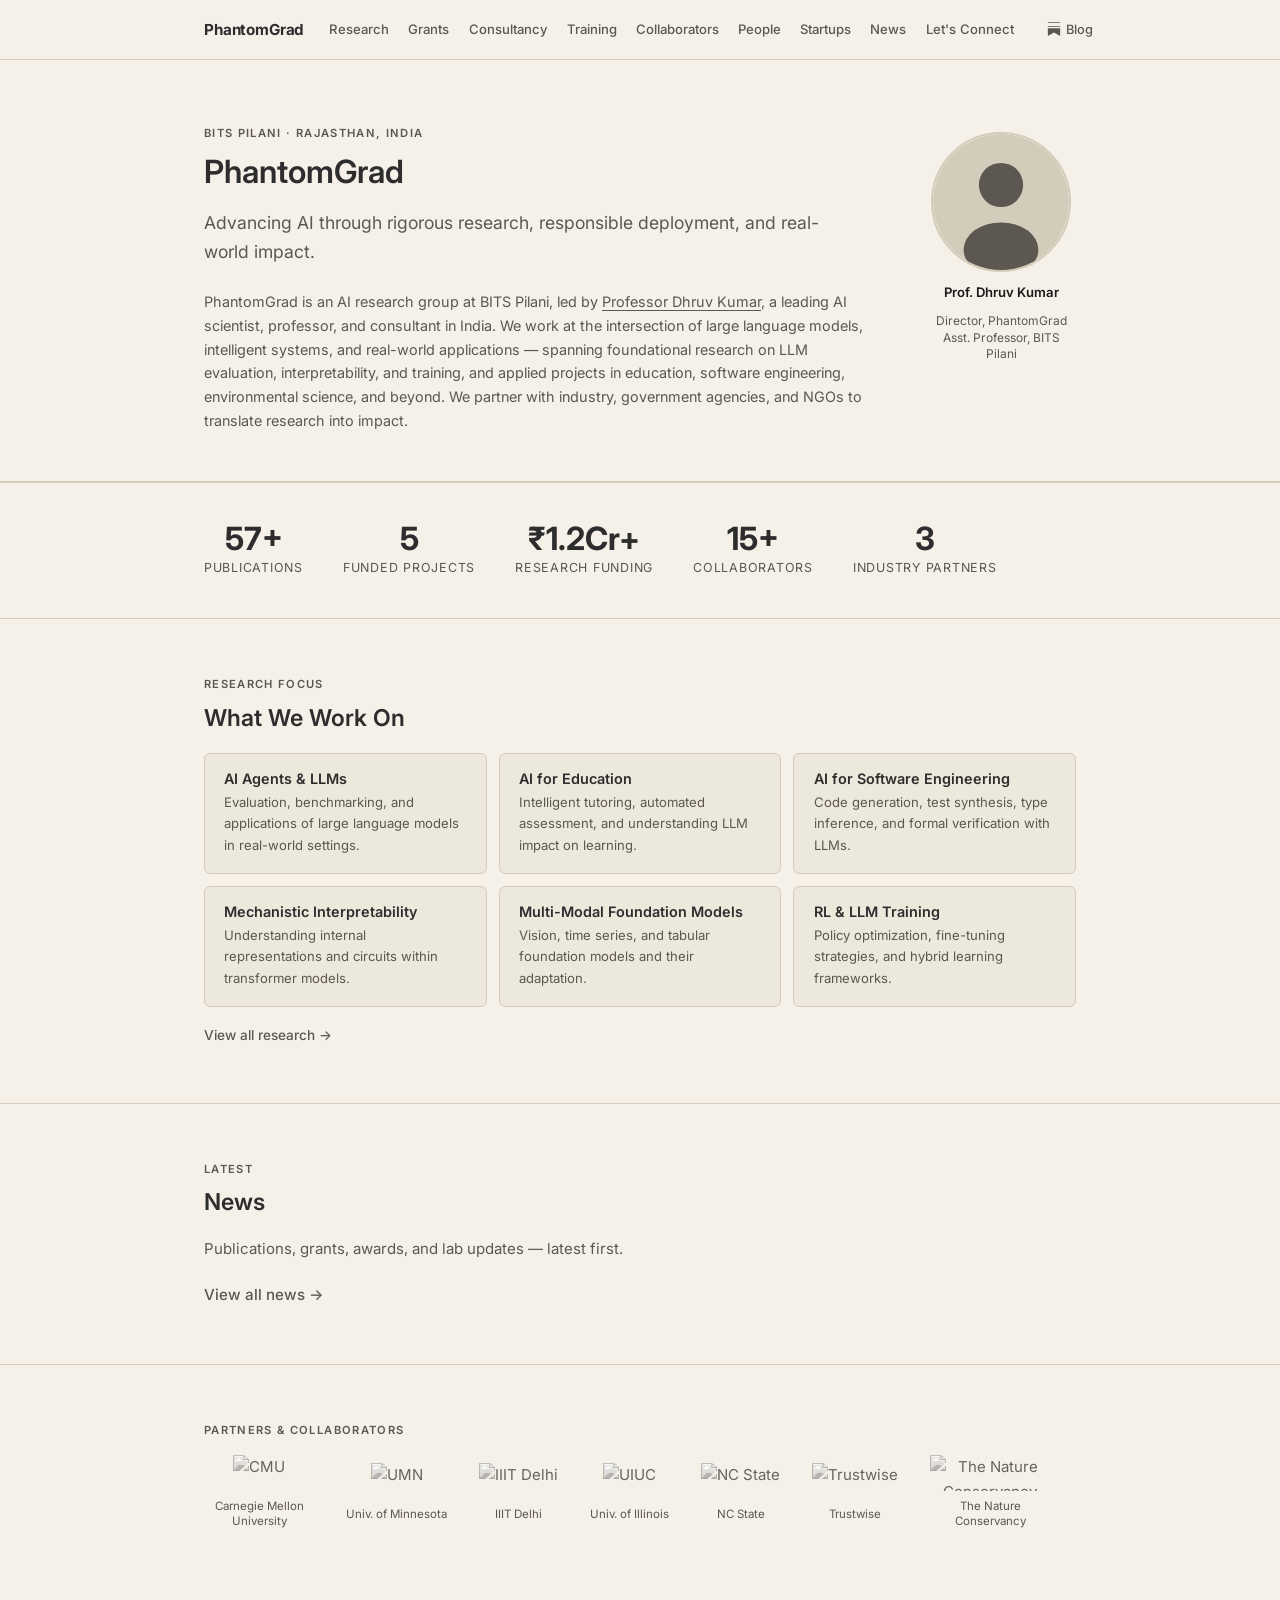
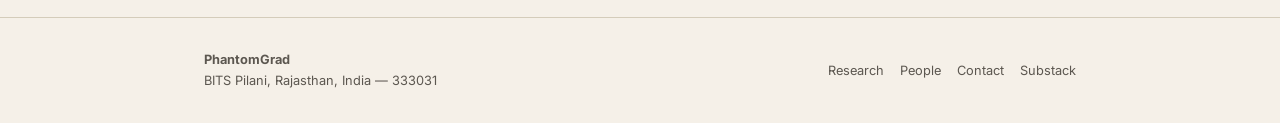
==== commit 5a9d8b66: "Add BLEND (WWW 2026), update count to 57+, write contributing README - Add BLEND paper (Pankaj et al" ====
--- a/index.html
+++ b/index.html
@@ -73,7 +73,7 @@
     <div class="container">
       <div class="stats-strip" style="border:none; margin:0; padding:0;">
         <div class="stat-item">
-          <div class="stat-number">56+</div>
+          <div class="stat-number">57+</div>
           <div class="stat-label">Publications</div>
         </div>
         <div class="stat-item">
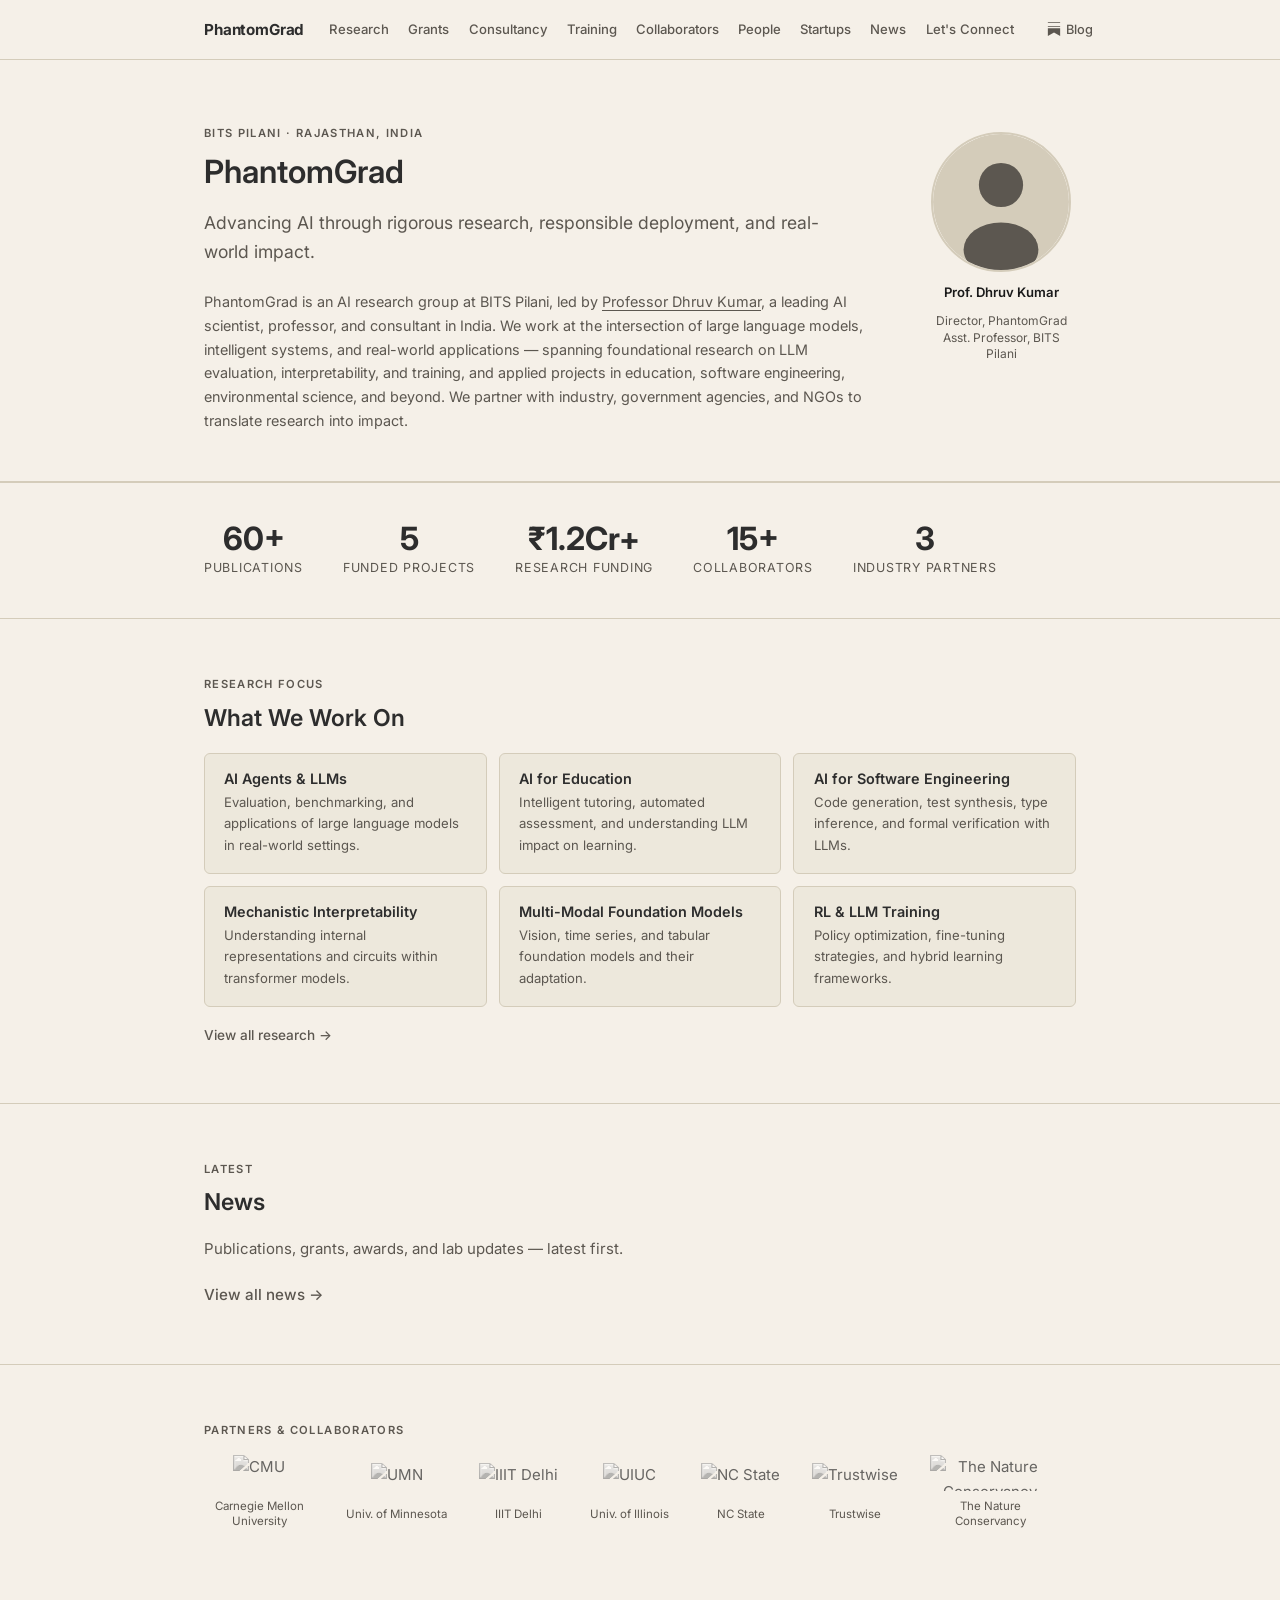
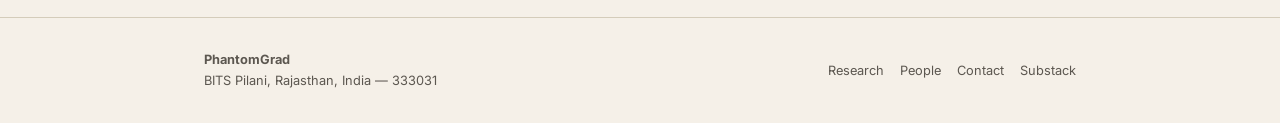
==== commit fd03869e: "Add three preprints (Beyond Accuracy, LUDOBENCH, LLM-as-a-Judge), update count to 60+ Co-Authored-By" ====
--- a/index.html
+++ b/index.html
@@ -73,7 +73,7 @@
     <div class="container">
       <div class="stats-strip" style="border:none; margin:0; padding:0;">
         <div class="stat-item">
-          <div class="stat-number">57+</div>
+          <div class="stat-number">60+</div>
           <div class="stat-label">Publications</div>
         </div>
         <div class="stat-item">
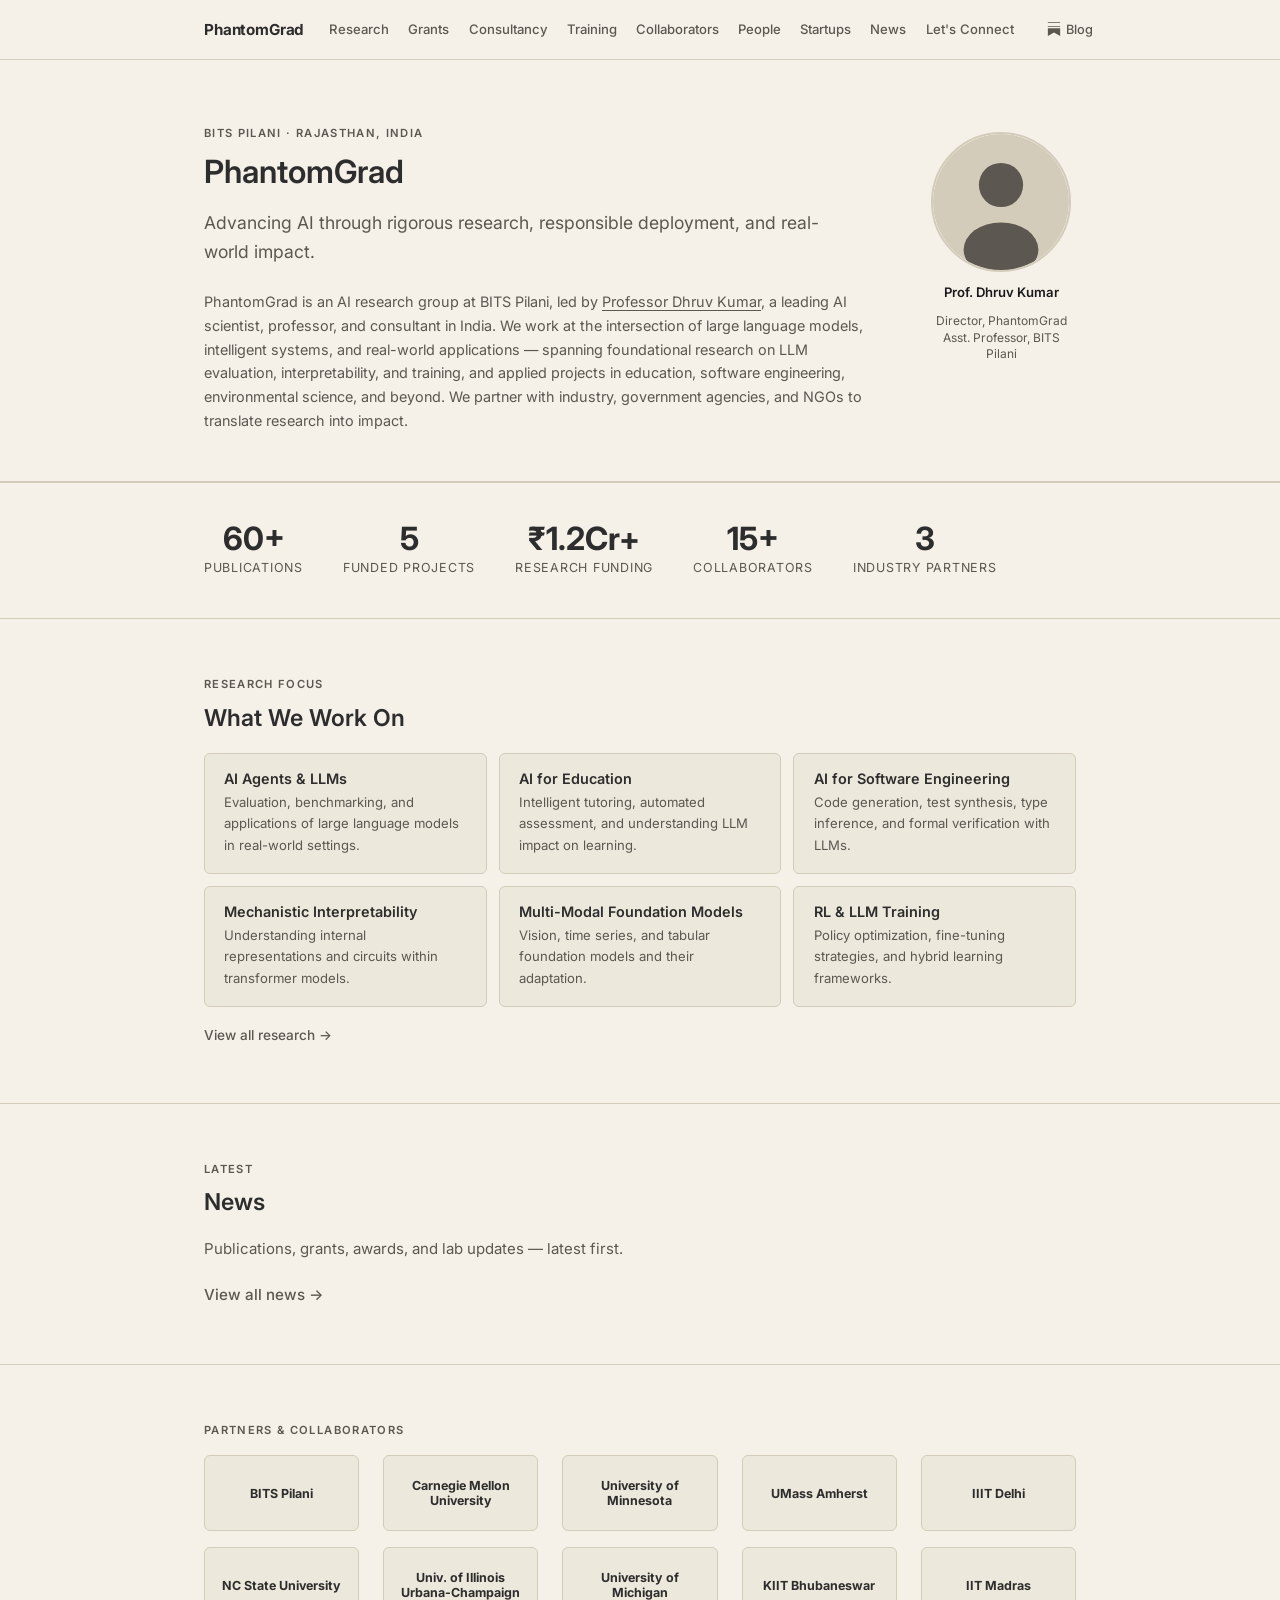
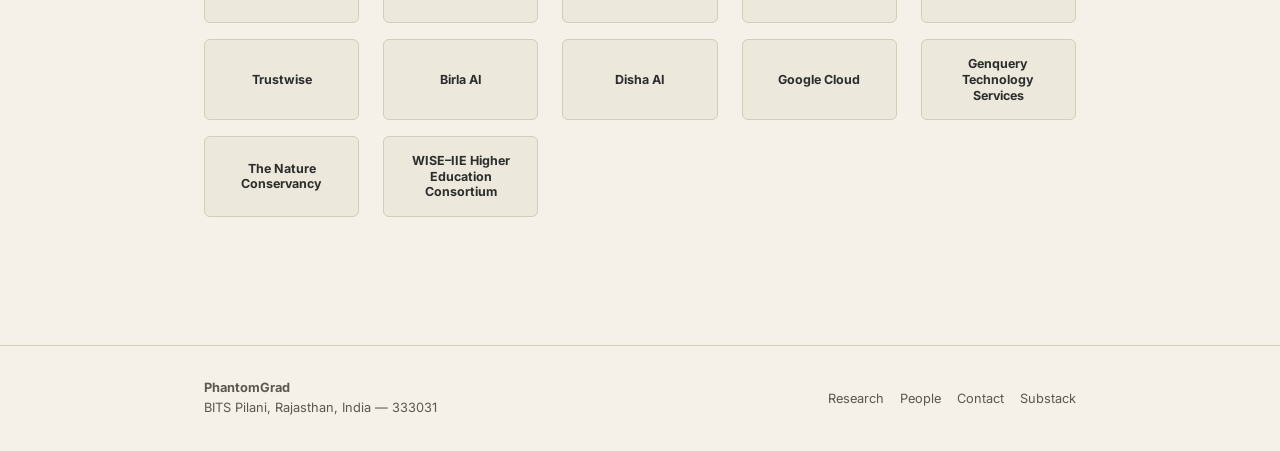
==== commit 5ab19f3f: "Update collaborator grids" ====
--- a/index.html
+++ b/index.html
@@ -147,34 +147,57 @@
   <section class="section">
     <div class="container">
       <p class="section-label">Partners &amp; Collaborators</p>
-      <div class="logo-grid" style="margin-top:1rem;">
-        <div class="logo-item">
-          <img src="https://upload.wikimedia.org/wikipedia/commons/thumb/6/6e/Carnegie_Mellon_University_seal.svg/120px-Carnegie_Mellon_University_seal.svg.png" alt="CMU" loading="lazy">
-          <span>Carnegie Mellon University</span>
-        </div>
-        <div class="logo-item">
-          <img src="https://upload.wikimedia.org/wikipedia/commons/thumb/6/6e/University_of_Minnesota_Logo.svg/120px-University_of_Minnesota_Logo.svg.png" alt="UMN" loading="lazy">
-          <span>Univ. of Minnesota</span>
-        </div>
-        <div class="logo-item">
-          <img src="https://upload.wikimedia.org/wikipedia/en/thumb/8/8d/IIIT_Delhi_Logo.jpg/120px-IIIT_Delhi_Logo.jpg" alt="IIIT Delhi" loading="lazy">
-          <span>IIIT Delhi</span>
-        </div>
-        <div class="logo-item">
-          <img src="https://upload.wikimedia.org/wikipedia/en/thumb/2/2c/UIUC_Logo.jpg/120px-UIUC_Logo.jpg" alt="UIUC" loading="lazy">
-          <span>Univ. of Illinois</span>
-        </div>
-        <div class="logo-item">
-          <img src="https://upload.wikimedia.org/wikipedia/commons/thumb/e/e5/NC_State_brick_logo.svg/120px-NC_State_brick_logo.svg.png" alt="NC State" loading="lazy">
-          <span>NC State</span>
-        </div>
-        <div class="logo-item">
-          <img src="https://trustwise.ai/wp-content/uploads/2025/05/New-Logo.png" alt="Trustwise" loading="lazy">
-          <span>Trustwise</span>
-        </div>
-        <div class="logo-item">
-          <img src="https://storage.googleapis.com/nature-conservancy-uploads/main/2019/08/cropped-tnc_logo_reversed_hero-500x500.png" alt="The Nature Conservancy" loading="lazy">
-          <span>The Nature Conservancy</span>
+      <div class="collab-logo-grid" style="margin-top:1rem;">
+        <div class="collab-logo-item">
+          <div class="collab-logo-mark">BITS Pilani</div>
+        </div>
+        <div class="collab-logo-item">
+          <div class="collab-logo-mark">Carnegie Mellon University</div>
+        </div>
+        <div class="collab-logo-item">
+          <div class="collab-logo-mark">University of Minnesota</div>
+        </div>
+        <div class="collab-logo-item">
+          <div class="collab-logo-mark">UMass Amherst</div>
+        </div>
+        <div class="collab-logo-item">
+          <div class="collab-logo-mark">IIIT Delhi</div>
+        </div>
+        <div class="collab-logo-item">
+          <div class="collab-logo-mark">NC State University</div>
+        </div>
+        <div class="collab-logo-item">
+          <div class="collab-logo-mark">Univ. of Illinois Urbana-Champaign</div>
+        </div>
+        <div class="collab-logo-item">
+          <div class="collab-logo-mark">University of Michigan</div>
+        </div>
+        <div class="collab-logo-item">
+          <div class="collab-logo-mark">KIIT Bhubaneswar</div>
+        </div>
+        <div class="collab-logo-item">
+          <div class="collab-logo-mark">IIT Madras</div>
+        </div>
+        <div class="collab-logo-item">
+          <div class="collab-logo-mark">Trustwise</div>
+        </div>
+        <div class="collab-logo-item">
+          <div class="collab-logo-mark">Birla AI</div>
+        </div>
+        <div class="collab-logo-item">
+          <div class="collab-logo-mark">Disha AI</div>
+        </div>
+        <div class="collab-logo-item">
+          <div class="collab-logo-mark">Google Cloud</div>
+        </div>
+        <div class="collab-logo-item">
+          <div class="collab-logo-mark">Genquery Technology Services</div>
+        </div>
+        <div class="collab-logo-item">
+          <div class="collab-logo-mark">The Nature Conservancy</div>
+        </div>
+        <div class="collab-logo-item">
+          <div class="collab-logo-mark">WISE–IIE Higher Education Consortium</div>
         </div>
       </div>
     </div>
--- a/css/style.css
+++ b/css/style.css
@@ -403,36 +403,6 @@
   letter-spacing: 0.06em;
 }
 
-/* ---------- Logo Grid ---------- */
-.logo-grid {
-  display: flex;
-  flex-wrap: wrap;
-  gap: 1.5rem 2rem;
-  align-items: center;
-}
-.logo-item {
-  display: flex;
-  flex-direction: column;
-  align-items: center;
-  gap: 0.5rem;
-  text-align: center;
-}
-.logo-item img {
-  height: 36px;
-  width: auto;
-  max-width: 120px;
-  object-fit: contain;
-  filter: grayscale(1) opacity(0.65);
-  transition: filter 0.2s;
-}
-.logo-item:hover img { filter: grayscale(0) opacity(1); }
-.logo-item span {
-  font-size: 0.72rem;
-  color: var(--text-muted);
-  max-width: 110px;
-  line-height: 1.3;
-}
-
 /* ---------- People / Photo Grid ---------- */
 .people-section-title {
   font-size: 0.7rem;
@@ -729,23 +699,21 @@
   gap: 0.6rem;
   text-align: center;
   transition: border-color 0.15s;
+  min-height: 76px;
+  justify-content: center;
 }
 .collab-logo-item:hover { border-color: var(--accent); }
-.collab-logo-item img {
-  height: 32px;
-  width: auto;
-  max-width: 110px;
-  object-fit: contain;
-  filter: grayscale(1) opacity(0.6);
-  transition: filter 0.2s;
-}
-.collab-logo-item:hover img { filter: grayscale(0) opacity(1); }
-.collab-logo-item span {
-  font-size: 0.73rem;
-  color: var(--text-muted);
-  line-height: 1.3;
-}
-
+.collab-logo-mark {
+  width: 100%;
+  display: flex;
+  align-items: center;
+  justify-content: center;
+  color: var(--accent);
+  font-size: 0.78rem;
+  font-weight: 700;
+  line-height: 1.25;
+  text-align: center;
+}
 /* ---------- University Collabs (Research page) ---------- */
 .uni-grid {
   display: grid;
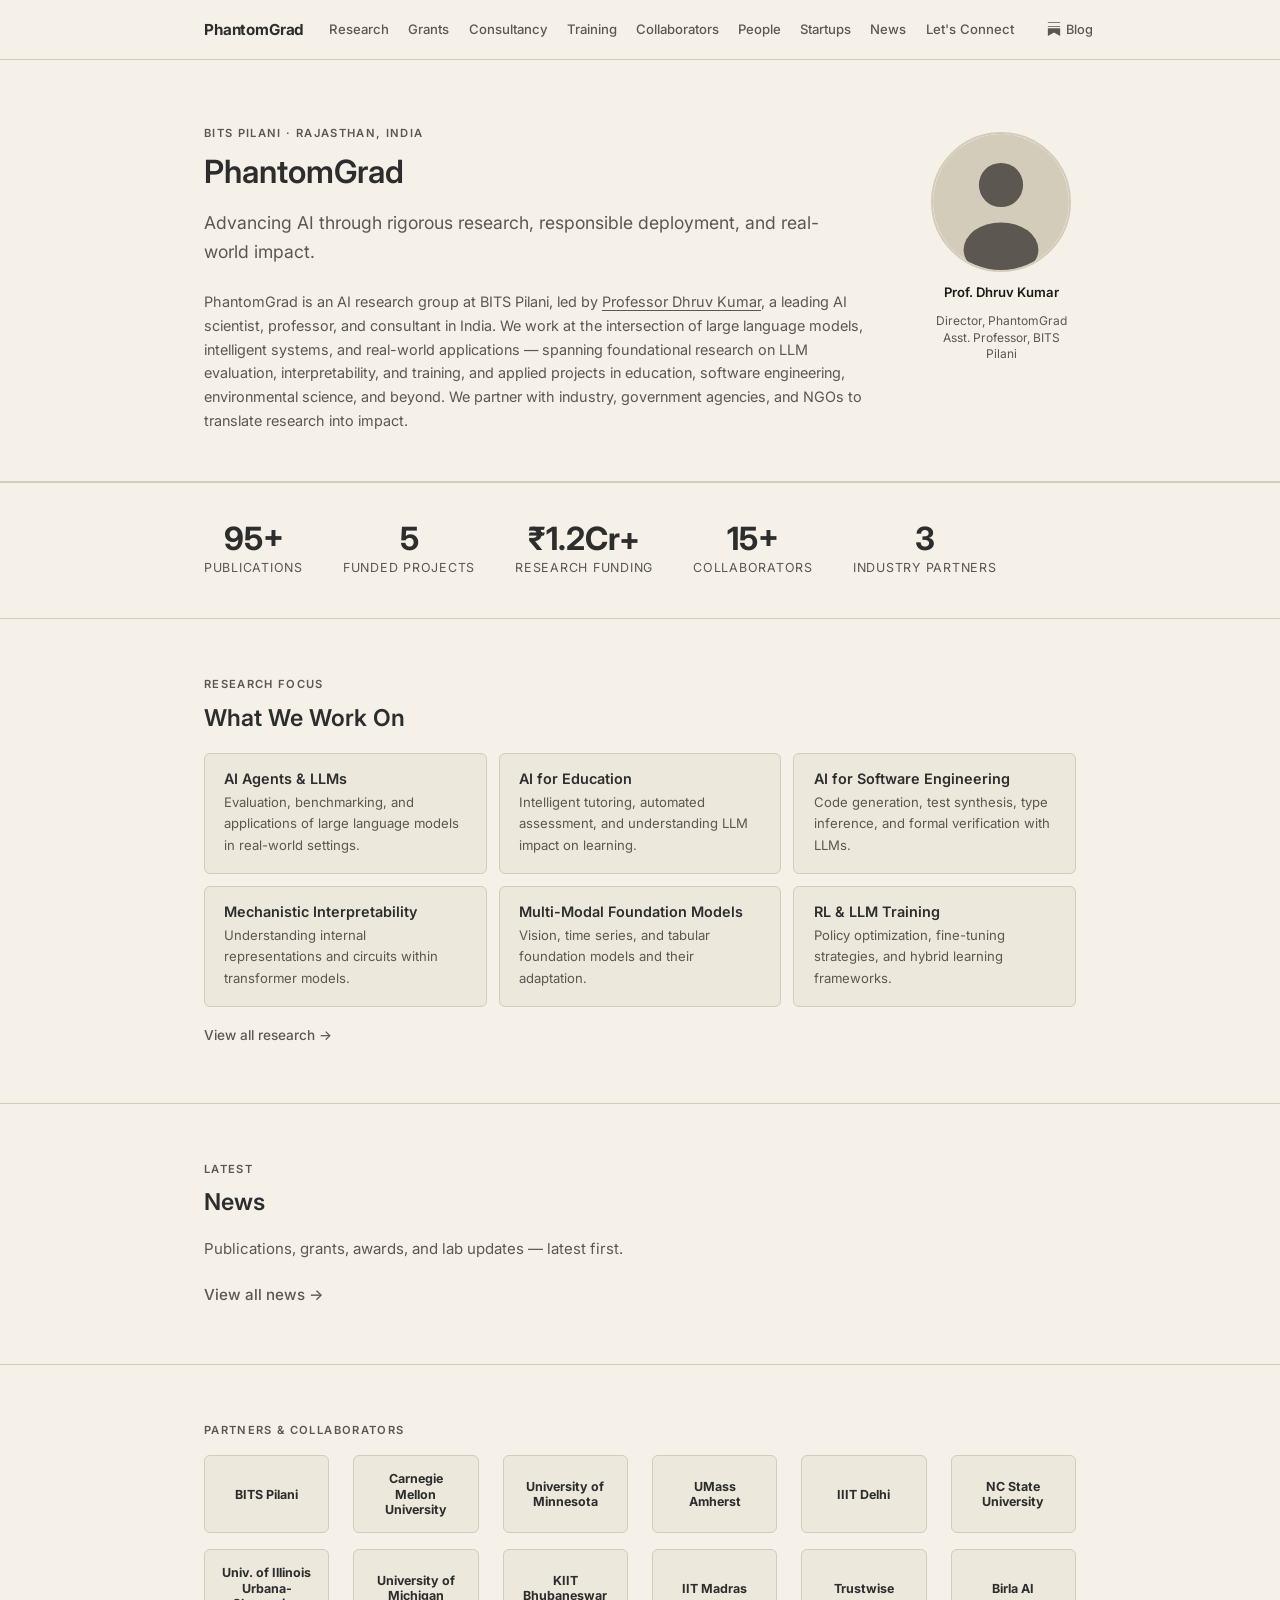
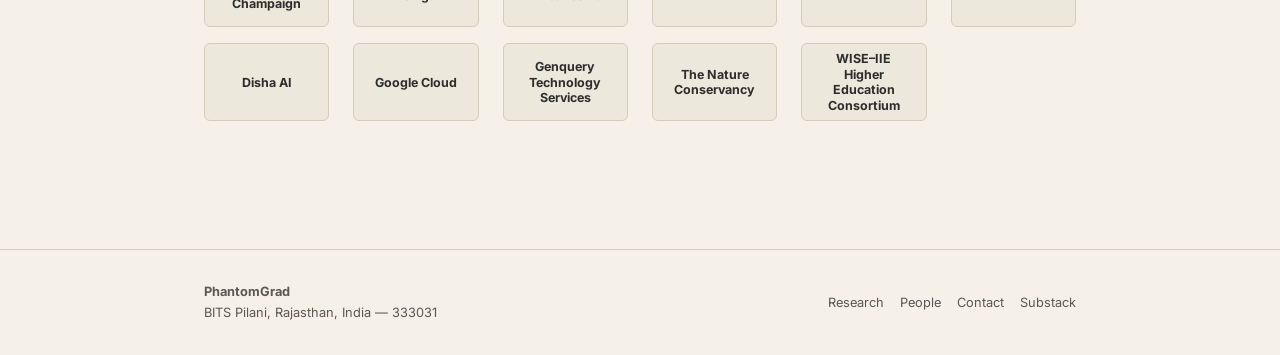
==== commit 18650ca6: "Add 2025-2026 OpenReview acceptances, upgrade preprints to published Refreshes research.html/news.ht" ====
--- a/index.html
+++ b/index.html
@@ -73,7 +73,7 @@
     <div class="container">
       <div class="stats-strip" style="border:none; margin:0; padding:0;">
         <div class="stat-item">
-          <div class="stat-number">60+</div>
+          <div class="stat-number">95+</div>
           <div class="stat-label">Publications</div>
         </div>
         <div class="stat-item">
--- a/css/style.css
+++ b/css/style.css
@@ -684,7 +684,8 @@
 
 .collab-logo-grid {
   display: grid;
-  grid-template-columns: repeat(auto-fill, minmax(140px, 1fr));
+  grid-template-columns: repeat(auto-fill, minmax(105px, 1fr));
+  grid-auto-rows: 78px;
   gap: 1rem 1.5rem;
   margin-bottom: 2.5rem;
 }
@@ -699,7 +700,8 @@
   gap: 0.6rem;
   text-align: center;
   transition: border-color 0.15s;
-  min-height: 76px;
+  min-height: 0;
+  height: 100%;
   justify-content: center;
 }
 .collab-logo-item:hover { border-color: var(--accent); }
@@ -713,6 +715,7 @@
   font-weight: 700;
   line-height: 1.25;
   text-align: center;
+  overflow-wrap: anywhere;
 }
 /* ---------- University Collabs (Research page) ---------- */
 .uni-grid {
@@ -849,5 +852,5 @@
   .filter-bar { gap: 0.3rem; }
   .photo-grid { grid-template-columns: repeat(auto-fill, minmax(100px, 1fr)); }
   .theme-grid { grid-template-columns: 1fr; }
-  .collab-logo-grid { grid-template-columns: repeat(auto-fill, minmax(120px, 1fr)); }
-}
+  .collab-logo-grid { grid-template-columns: repeat(auto-fill, minmax(90px, 1fr)); }
+}
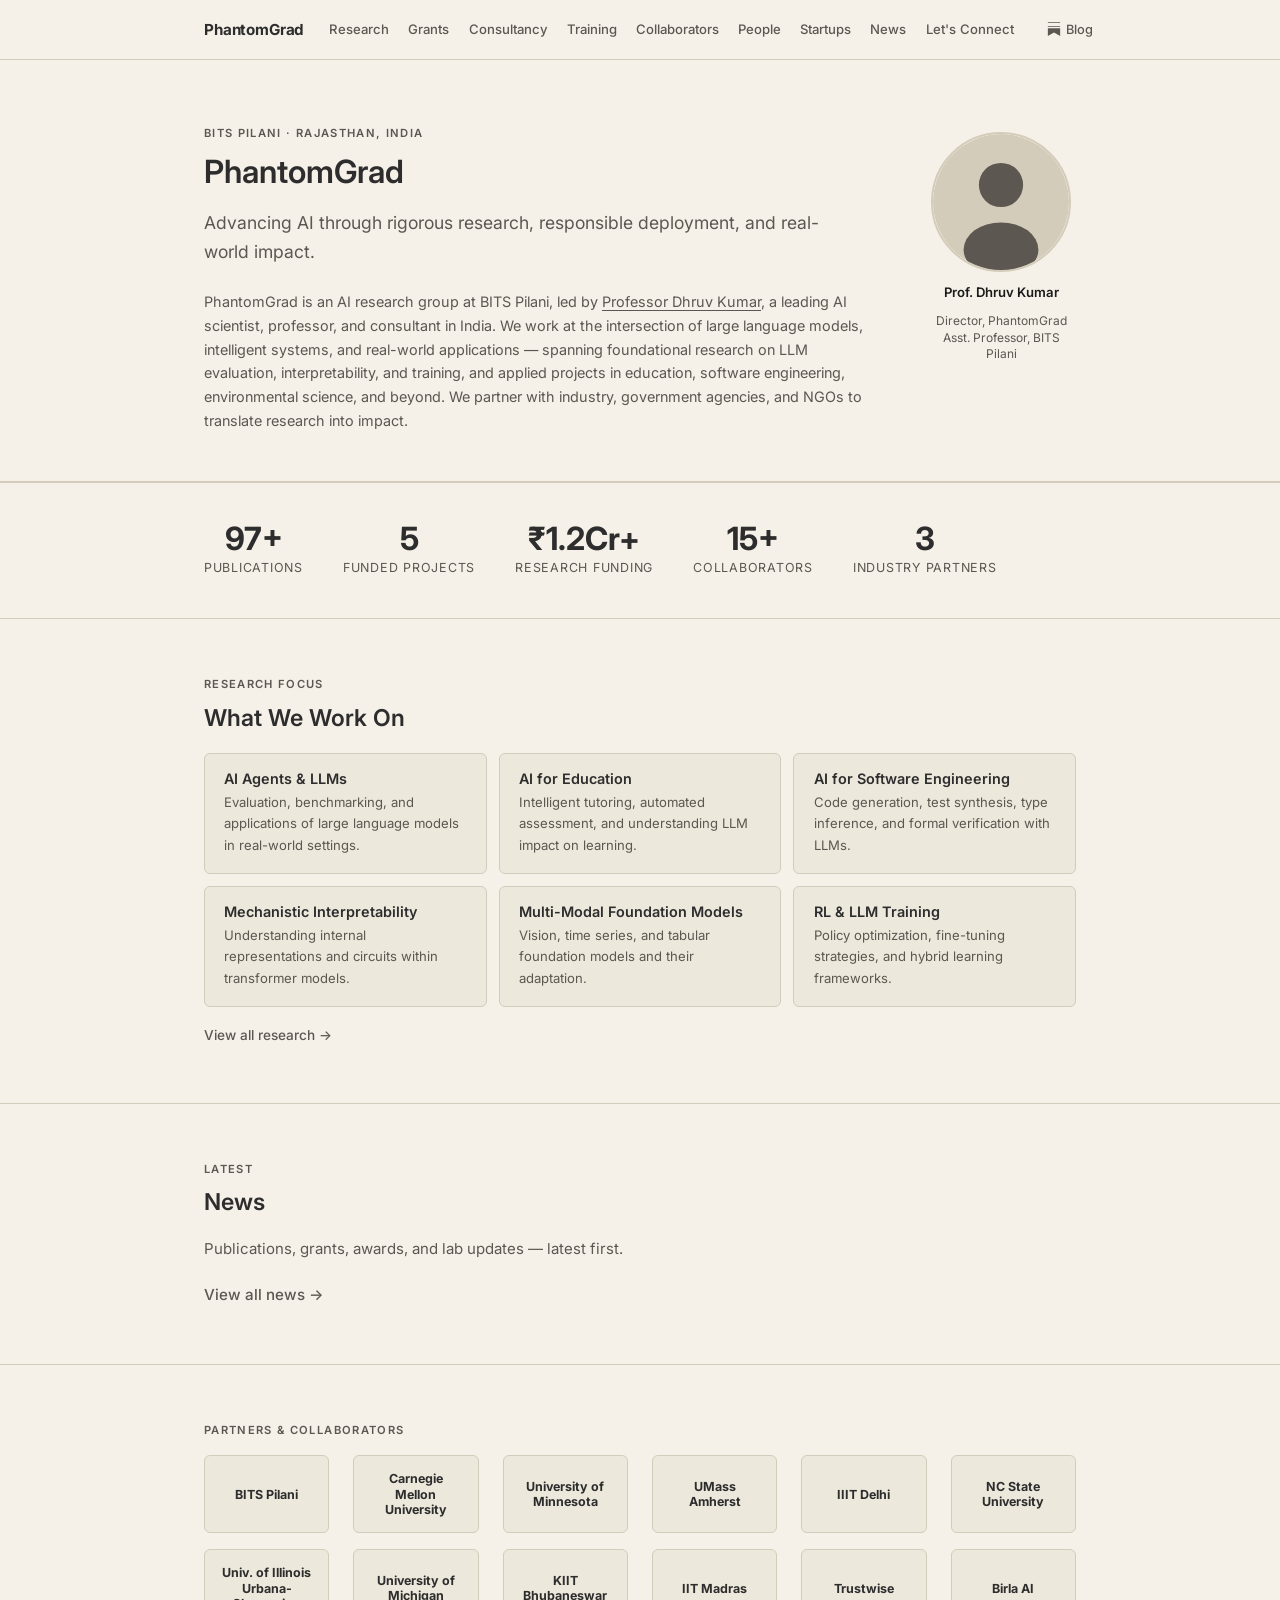
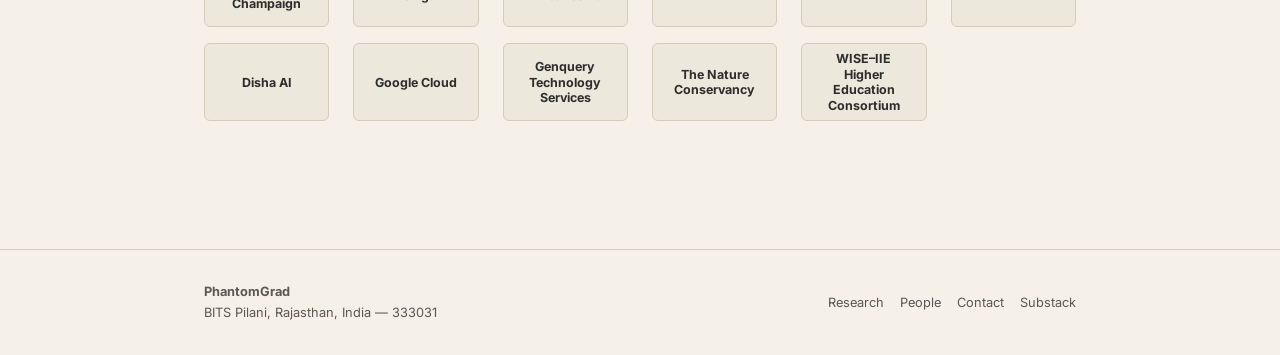
==== commit 5d0ba8dc: "Add NeurIPS 2026 and new workshop acceptances Adds two new published papers (The BatchNorm Illusion " ====
--- a/index.html
+++ b/index.html
@@ -73,7 +73,7 @@
     <div class="container">
       <div class="stats-strip" style="border:none; margin:0; padding:0;">
         <div class="stat-item">
-          <div class="stat-number">95+</div>
+          <div class="stat-number">97+</div>
           <div class="stat-label">Publications</div>
         </div>
         <div class="stat-item">
